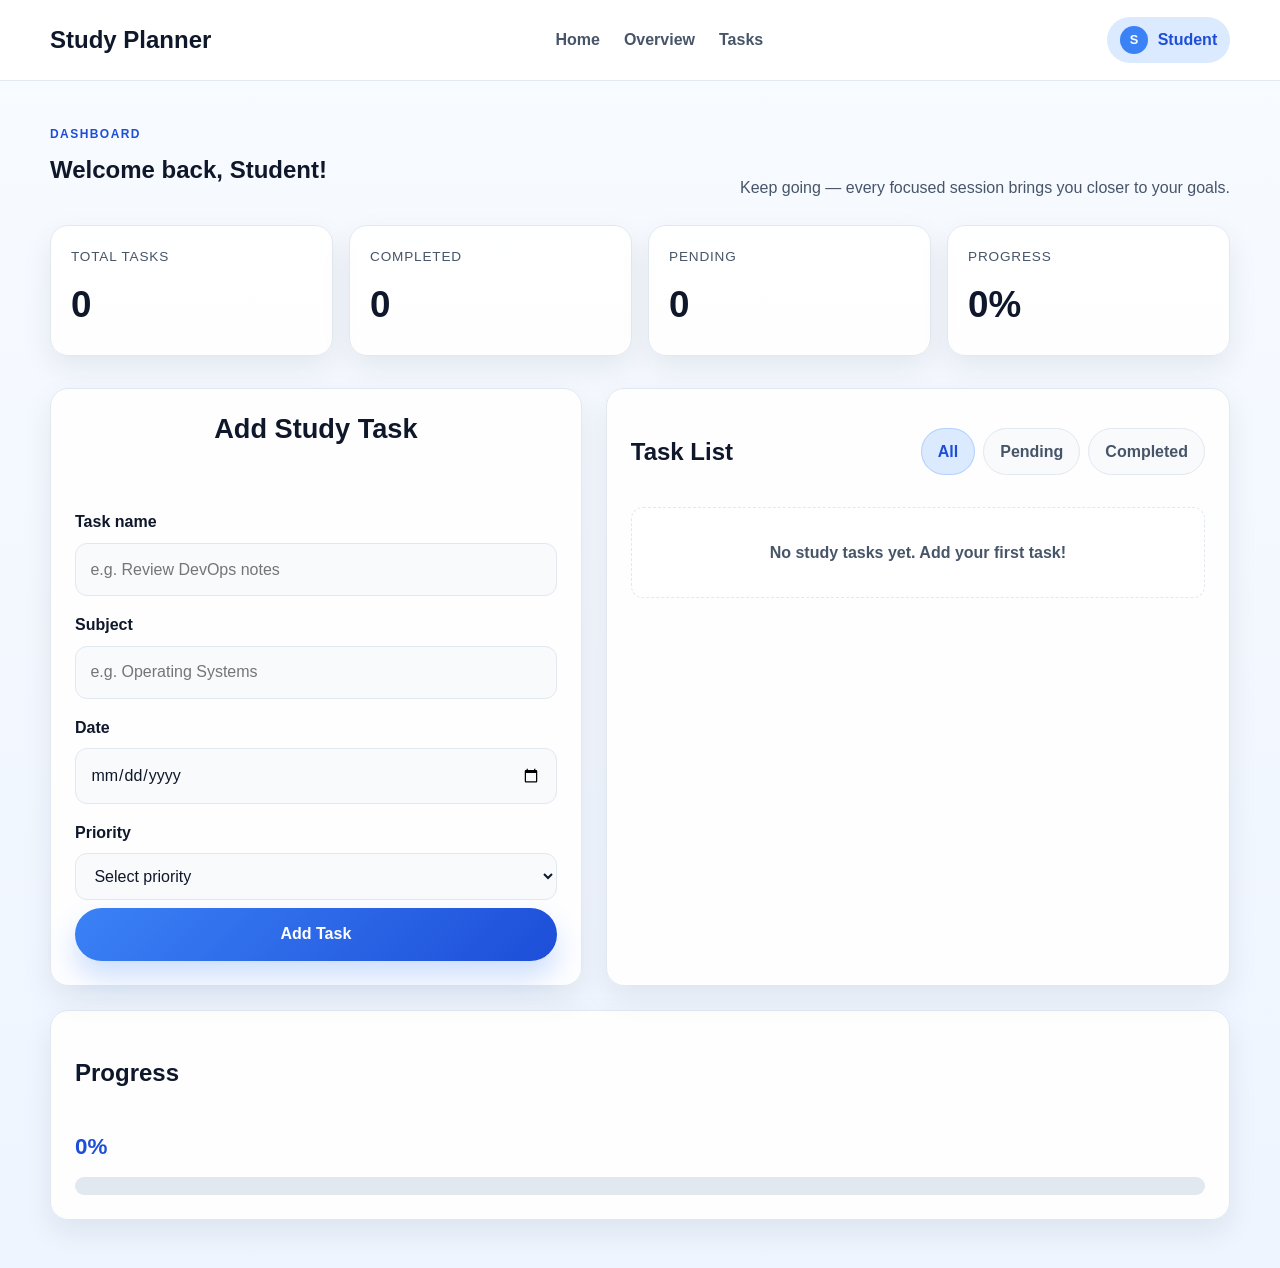
==== dashboard.html @ 79e32fd7 "Initial commit" ====
<!DOCTYPE html>
<html lang="en">
  <head>
    <meta charset="UTF-8" />
    <meta name="viewport" content="width=device-width, initial-scale=1.0" />
    <title>Study Planner Dashboard</title>
    <meta
      name="description"
      content="Study Planner dashboard for managing subjects, tasks, priorities, and study progress."
    />
    <link rel="stylesheet" href="style.css" />
  </head>
  <body>
    <header class="site-header dashboard-header">
      <nav class="navbar container" aria-label="Dashboard navigation">
        <a href="index.html" class="brand" aria-label="Study Planner home">Study Planner</a>
        <div class="nav-links">
          <a href="index.html">Home</a>
          <a href="#dashboard-overview">Overview</a>
          <a href="#tasks">Tasks</a>
        </div>
        <div class="profile-badge" aria-label="Student profile">
          <span class="profile-dot">S</span>
          <span>Student</span>
        </div>
      </nav>
    </header>

    <main id="dashboard-overview" class="dashboard-main container">
      <section class="welcome-section">
        <div>
          <p class="eyebrow">Dashboard</p>
          <h1>Welcome back, Student!</h1>
        </div>
        <p class="welcome-message">Keep going — every focused session brings you closer to your goals.</p>
      </section>

      <section class="stats-grid" aria-label="Study statistics">
        <article class="stat-card">
          <span class="stat-label">Total Tasks</span>
          <strong id="totalTasks">0</strong>
        </article>
        <article class="stat-card">
          <span class="stat-label">Completed</span>
          <strong id="completedTasks">0</strong>
        </article>
        <article class="stat-card">
          <span class="stat-label">Pending</span>
          <strong id="pendingTasks">0</strong>
        </article>
        <article class="stat-card">
          <span class="stat-label">Progress</span>
          <strong id="progressValue">0%</strong>
        </article>
      </section>

      <section class="dashboard-layout">
        <div class="panel">
          <section class="task-form-section" aria-labelledby="add-task-heading">
            <div class="section-heading inline-heading">
              <h2 id="add-task-heading">Add Study Task</h2>
            </div>

            <form id="task-form" novalidate>
              <div class="form-grid">
                <div class="field-group">
                  <label for="taskName">Task name</label>
                  <input id="taskName" name="taskName" type="text" placeholder="e.g. Review DevOps notes" required />
                </div>

                <div class="field-group">
                  <label for="subject">Subject</label>
                  <input id="subject" name="subject" type="text" placeholder="e.g. Operating Systems" required />
                </div>

                <div class="field-group">
                  <label for="taskDate">Date</label>
                  <input id="taskDate" name="taskDate" type="date" required />
                </div>

                <div class="field-group">
                  <label for="priority">Priority</label>
                  <select id="priority" name="priority" required>
                    <option value="">Select priority</option>
                    <option value="High">High</option>
                    <option value="Medium">Medium</option>
                    <option value="Low">Low</option>
                  </select>
                </div>
              </div>

              <button type="submit" class="btn btn-primary task-submit">Add Task</button>
            </form>
          </section>
        </div>

        <div class="panel tasks-panel" id="tasks">
          <div class="section-header tasks-header">
            <h2>Task List</h2>
            <div class="filter-group" aria-label="Filter tasks">
              <button class="filter-btn active" type="button" data-filter="all">All</button>
              <button class="filter-btn" type="button" data-filter="pending">Pending</button>
              <button class="filter-btn" type="button" data-filter="completed">Completed</button>
            </div>
          </div>

          <div id="taskList" class="task-list" aria-live="polite"></div>
        </div>
      </section>

      <section class="panel progress-panel" aria-labelledby="progress-heading">
        <div class="section-header">
          <h2 id="progress-heading">Progress</h2>
        </div>
        <div class="progress-meta">
          <span id="progressText">0%</span>
        </div>
        <div class="progress-bar" aria-label="Task progress bar" aria-valuemin="0" aria-valuemax="100">
          <div id="progressBar" class="progress-fill" style="width: 0%"></div>
        </div>
      </section>
    </main>

    <script src="script.js"></script>
  </body>
</html>
---- style.css ----
:root {
  --primary: #3b82f6;
  --primary-dark: #1d4ed8;
  --primary-soft: #dbeafe;
  --secondary: #0f172a;
  --muted: #475569;
  --surface: #ffffff;
  --surface-alt: #f8fafc;
  --border: #e2e8f0;
  --success: #10b981;
  --success-soft: #d1fae5;
  --warning: #f59e0b;
  --warning-soft: #fef3c7;
  --danger: #ef4444;
  --danger-soft: #fee2e2;
  --shadow: 0 12px 30px rgba(15, 23, 42, 0.08);
  --radius: 18px;
  --radius-sm: 12px;
  --container: 1180px;
  --space-xs: 0.5rem;
  --space-sm: 0.75rem;
  --space-md: 1rem;
  --space-lg: 1.5rem;
  --space-xl: 2rem;
  --space-2xl: 3rem;
}

* {
  box-sizing: border-box;
}

html {
  scroll-behavior: smooth;
}

body {
  margin: 0;
  font-family: Arial, Helvetica, sans-serif;
  background: linear-gradient(180deg, #f8fbff 0%, #eef5ff 100%);
  color: var(--secondary);
  line-height: 1.6;
}

a {
  color: inherit;
  text-decoration: none;
}

img {
  max-width: 100%;
  display: block;
}

button,
input,
select {
  font: inherit;
}

.container {
  width: min(var(--container), calc(100% - 2rem));
  margin: 0 auto;
}

.section {
  padding: var(--space-2xl) 0;
}

.site-header {
  position: sticky;
  top: 0;
  background: rgba(255, 255, 255, 0.9);
  backdrop-filter: blur(10px);
  border-bottom: 1px solid rgba(226, 232, 240, 0.9);
  z-index: 20;
}

.navbar {
  display: flex;
  align-items: center;
  justify-content: space-between;
  min-height: 80px;
  gap: 1rem;
}

.brand {
  font-size: 1.5rem;
  font-weight: 700;
  color: var(--secondary);
}

.nav-links {
  display: flex;
  align-items: center;
  gap: 1.5rem;
  color: var(--muted);
  font-weight: 600;
}

.nav-links a {
  transition: color 0.2s ease;
}

.nav-links a:hover,
.nav-links a:focus-visible {
  color: var(--primary);
}

.btn {
  display: inline-flex;
  align-items: center;
  justify-content: center;
  border: none;
  border-radius: 999px;
  padding: 0.85rem 1.5rem;
  font-weight: 700;
  cursor: pointer;
  transition: transform 0.2s ease, box-shadow 0.2s ease, background 0.2s ease;
}

.btn:hover,
.btn:focus-visible {
  transform: translateY(-1px);
}

.btn-primary {
  background: linear-gradient(135deg, var(--primary) 0%, var(--primary-dark) 100%);
  color: var(--surface);
  box-shadow: 0 16px 28px rgba(59, 130, 246, 0.25);
}

.btn-primary:hover,
.btn-primary:focus-visible {
  box-shadow: 0 18px 30px rgba(59, 130, 246, 0.32);
}

.hero {
  padding: var(--space-2xl) 0 4rem;
}

.hero-content {
  display: grid;
  grid-template-columns: 1.1fr 0.9fr;
  align-items: center;
  gap: 2rem;
}

.eyebrow {
  text-transform: uppercase;
  letter-spacing: 0.12em;
  font-size: 0.75rem;
  color: var(--primary-dark);
  font-weight: 700;
  margin-bottom: 0.75rem;
}

.hero-text h1,
.section-heading h2,
.about-text h2,
.welcome-section h1 {
  margin: 0 0 1rem;
  line-height: 1.2;
}

.hero-text h1 {
  font-size: clamp(2.5rem, 5vw, 4rem);
  max-width: 650px;
}

.hero-description {
  max-width: 600px;
  color: var(--muted);
  font-size: 1.08rem;
  margin-bottom: 1.5rem;
}

.hero-actions {
  display: flex;
  gap: 1rem;
  flex-wrap: wrap;
}

.dashboard-preview {
  background: linear-gradient(145deg, #ffffff 0%, #edf4ff 100%);
  border: 1px solid rgba(148, 163, 184, 0.2);
  border-radius: 28px;
  box-shadow: var(--shadow);
  padding: 1.2rem;
}

.preview-header {
  display: flex;
  gap: 0.5rem;
  margin-bottom: 1rem;
}

.circle {
  width: 12px;
  height: 12px;
  border-radius: 50%;
  background: #dbeafe;
}

.preview-body {
  display: grid;
  gap: 1rem;
}

.preview-card {
  background: var(--surface);
  border-radius: var(--radius-sm);
  border: 1px solid var(--border);
  padding: 1rem;
  min-height: 90px;
  display: flex;
  flex-direction: column;
  justify-content: space-between;
}

.preview-card-large {
  min-height: 130px;
  background: linear-gradient(135deg, #eff6ff 0%, #dbeafe 100%);
}

.preview-card span {
  color: var(--muted);
  font-size: 0.8rem;
}

.preview-card strong {
  font-size: 1.8rem;
}

.preview-row {
  display: grid;
  grid-template-columns: repeat(2, minmax(0, 1fr));
  gap: 1rem;
}

.section-heading {
  text-align: center;
  margin-bottom: 2rem;
}

.feature-grid {
  display: grid;
  grid-template-columns: repeat(3, minmax(0, 1fr));
  gap: 1.5rem;
}

.feature-card,
.stat-card,
.panel {
  background: rgba(255, 255, 255, 0.92);
  border: 1px solid var(--border);
  border-radius: var(--radius);
  box-shadow: var(--shadow);
}

.feature-card {
  padding: 2rem 1.5rem;
  text-align: center;
}

.feature-icon {
  font-size: 2rem;
  margin-bottom: 1rem;
}

.feature-card h3 {
  margin: 0 0 0.75rem;
}

.feature-card p,
.about-text p {
  margin: 0;
  color: var(--muted);
}

.about-content {
  max-width: 860px;
  margin: 0 auto;
  text-align: center;
}

.site-footer {
  padding: 1.5rem 0 2rem;
  text-align: center;
  color: var(--muted);
  border-top: 1px solid var(--border);
  background: rgba(255, 255, 255, 0.4);
}

.dashboard-main {
  padding: 2rem 0 3rem;
}

.welcome-section {
  display: flex;
  align-items: end;
  justify-content: space-between;
  gap: 1rem;
  margin-bottom: 1.5rem;
}

.welcome-message {
  color: var(--muted);
  margin: 0;
}

.stats-grid {
  display: grid;
  grid-template-columns: repeat(4, minmax(0, 1fr));
  gap: 1rem;
  margin-bottom: 2rem;
}

.stat-card {
  padding: 1.25rem;
  display: flex;
  flex-direction: column;
  gap: 0.5rem;
}

.stat-label {
  color: var(--muted);
  font-size: 0.85rem;
  text-transform: uppercase;
  letter-spacing: 0.06em;
}

.stat-card strong {
  font-size: clamp(1.6rem, 3vw, 2.3rem);
}

.dashboard-layout {
  display: grid;
  grid-template-columns: 0.92fr 1.08fr;
  gap: 1.5rem;
  margin-bottom: 1.5rem;
}

.panel {
  padding: 1.5rem;
}

.task-form-section {
  display: flex;
  flex-direction: column;
  gap: 1rem;
}

.inline-heading h2 {
  margin: 0;
  font-size: 1.7rem;
}

.form-grid {
  display: grid;
  grid-template-columns: 1fr;
  gap: 1rem;
  margin-top: 1rem;
}

.field-group {
  display: flex;
  flex-direction: column;
  gap: 0.5rem;
}

.field-group label {
  font-weight: 600;
}

.field-group input,
.field-group select {
  width: 100%;
  padding: 0.8rem 0.9rem;
  border-radius: var(--radius-sm);
  border: 1px solid var(--border);
  background: var(--surface-alt);
  color: var(--secondary);
  transition: border-color 0.2s ease, box-shadow 0.2s ease;
}

.field-group input:focus,
.field-group select:focus {
  outline: none;
  border-color: var(--primary);
  box-shadow: 0 0 0 4px rgba(59, 130, 246, 0.12);
}

.task-submit {
  margin-top: 0.5rem;
  width: 100%;
}

.section-header {
  display: flex;
  align-items: center;
  justify-content: space-between;
  gap: 1rem;
  margin-bottom: 1rem;
}

.tasks-header {
  flex-wrap: wrap;
}

.filter-group {
  display: flex;
  gap: 0.5rem;
  flex-wrap: wrap;
}

.filter-btn {
  border: 1px solid var(--border);
  background: var(--surface-alt);
  color: var(--muted);
  padding: 0.6rem 1rem;
  border-radius: 999px;
  cursor: pointer;
  font-weight: 600;
  transition: all 0.2s ease;
}

.filter-btn.active {
  background: var(--primary-soft);
  border-color: rgba(59, 130, 246, 0.25);
  color: var(--primary-dark);
}

.task-list {
  display: grid;
  gap: 1rem;
}

.task-item {
  border: 1px solid var(--border);
  border-radius: var(--radius-sm);
  background: var(--surface-alt);
  padding: 1rem;
  display: grid;
  gap: 0.9rem;
  transition: transform 0.2s ease, border-color 0.2s ease;
}

.task-item:hover {
  transform: translateY(-1px);
  border-color: rgba(59, 130, 246, 0.18);
}

.task-item.completed {
  background: linear-gradient(135deg, #f0fdf4 0%, #ecfdf5 100%);
  border-color: rgba(16, 185, 129, 0.24);
}

.task-top {
  display: flex;
  justify-content: space-between;
  gap: 0.75rem;
  align-items: start;
}

.task-meta {
  display: flex;
  flex-wrap: wrap;
  gap: 0.5rem 0.75rem;
  color: var(--muted);
  font-size: 0.9rem;
}

.task-name {
  margin: 0;
  font-size: 1.15rem;
}

.task-item.completed .task-name {
  text-decoration: line-through;
  color: rgba(15, 23, 42, 0.7);
}

.priority-badge {
  display: inline-flex;
  align-items: center;
  justify-content: center;
  padding: 0.35rem 0.7rem;
  border-radius: 999px;
  font-weight: 700;
  font-size: 0.75rem;
}

.priority-high {
  background: var(--danger-soft);
  color: var(--danger);
}

.priority-medium {
  background: var(--warning-soft);
  color: #b45309;
}

.priority-low {
  background: var(--success-soft);
  color: #047857;
}

.task-status {
  display: inline-flex;
  align-items: center;
  gap: 0.35rem;
  padding: 0.35rem 0.7rem;
  border-radius: 999px;
  font-size: 0.75rem;
  font-weight: 700;
}

.status-pending {
  background: var(--warning-soft);
  color: #b45309;
}

.status-completed {
  background: var(--success-soft);
  color: #047857;
}

.task-actions {
  display: flex;
  gap: 0.65rem;
  flex-wrap: wrap;
}

.action-btn {
  border: none;
  border-radius: 10px;
  padding: 0.7rem 1rem;
  cursor: pointer;
  font-weight: 700;
  transition: transform 0.2s ease, opacity 0.2s ease;
}

.action-btn:hover,
.action-btn:focus-visible {
  transform: translateY(-1px);
}

.complete-btn {
  background: var(--success-soft);
  color: #047857;
}

.delete-btn {
  background: var(--danger-soft);
  color: var(--danger);
}

.empty-state {
  border: 1px dashed var(--border);
  border-radius: var(--radius-sm);
  background: rgba(255, 255, 255, 0.5);
  padding: 2rem 1rem;
  text-align: center;
  color: var(--muted);
  font-weight: 600;
}

.progress-panel {
  margin-top: 1rem;
}

.progress-meta {
  margin-bottom: 0.75rem;
  font-size: 1.4rem;
  font-weight: 700;
  color: var(--primary-dark);
}

.progress-bar {
  width: 100%;
  height: 18px;
  background: #e2e8f0;
  border-radius: 999px;
  overflow: hidden;
}

.progress-fill {
  height: 100%;
  width: 0%;
  background: linear-gradient(90deg, var(--primary) 0%, var(--success) 100%);
  border-radius: 999px;
  transition: width 0.3s ease;
}

.nav-cta {
  white-space: nowrap;
}

.profile-badge {
  display: flex;
  align-items: center;
  gap: 0.6rem;
  background: var(--primary-soft);
  color: var(--primary-dark);
  padding: 0.55rem 0.8rem;
  border-radius: 999px;
  font-weight: 700;
}

.profile-dot {
  width: 28px;
  height: 28px;
  display: inline-flex;
  align-items: center;
  justify-content: center;
  border-radius: 50%;
  background: var(--primary);
  color: #fff;
  font-size: 0.8rem;
}

@media (max-width: 840px) {
  .hero-content,
  .dashboard-layout,
  .feature-grid,
  .stats-grid {
    grid-template-columns: 1fr 1fr;
  }

  .hero-content {
    grid-template-columns: 1fr;
  }

  .dashboard-layout,
  .feature-grid,
  .stats-grid {
    grid-template-columns: 1fr;
  }

  .nav-links {
    display: none;
  }

  .welcome-section {
    flex-direction: column;
    align-items: flex-start;
  }
}

@media (max-width: 560px) {
  .navbar {
    min-height: 72px;
    padding: 0.8rem 0;
  }

  .brand {
    font-size: 1.2rem;
  }

  .nav-cta {
    padding: 0.7rem 1rem;
  }

  .btn {
    width: 100%;
  }

  .hero-actions {
    flex-direction: column;
  }

  .task-top,
  .section-header,
  .task-actions {
    flex-direction: column;
    align-items: flex-start;
  }

  .filter-group {
    width: 100%;
  }

  .filter-btn {
    flex: 1;
  }
}
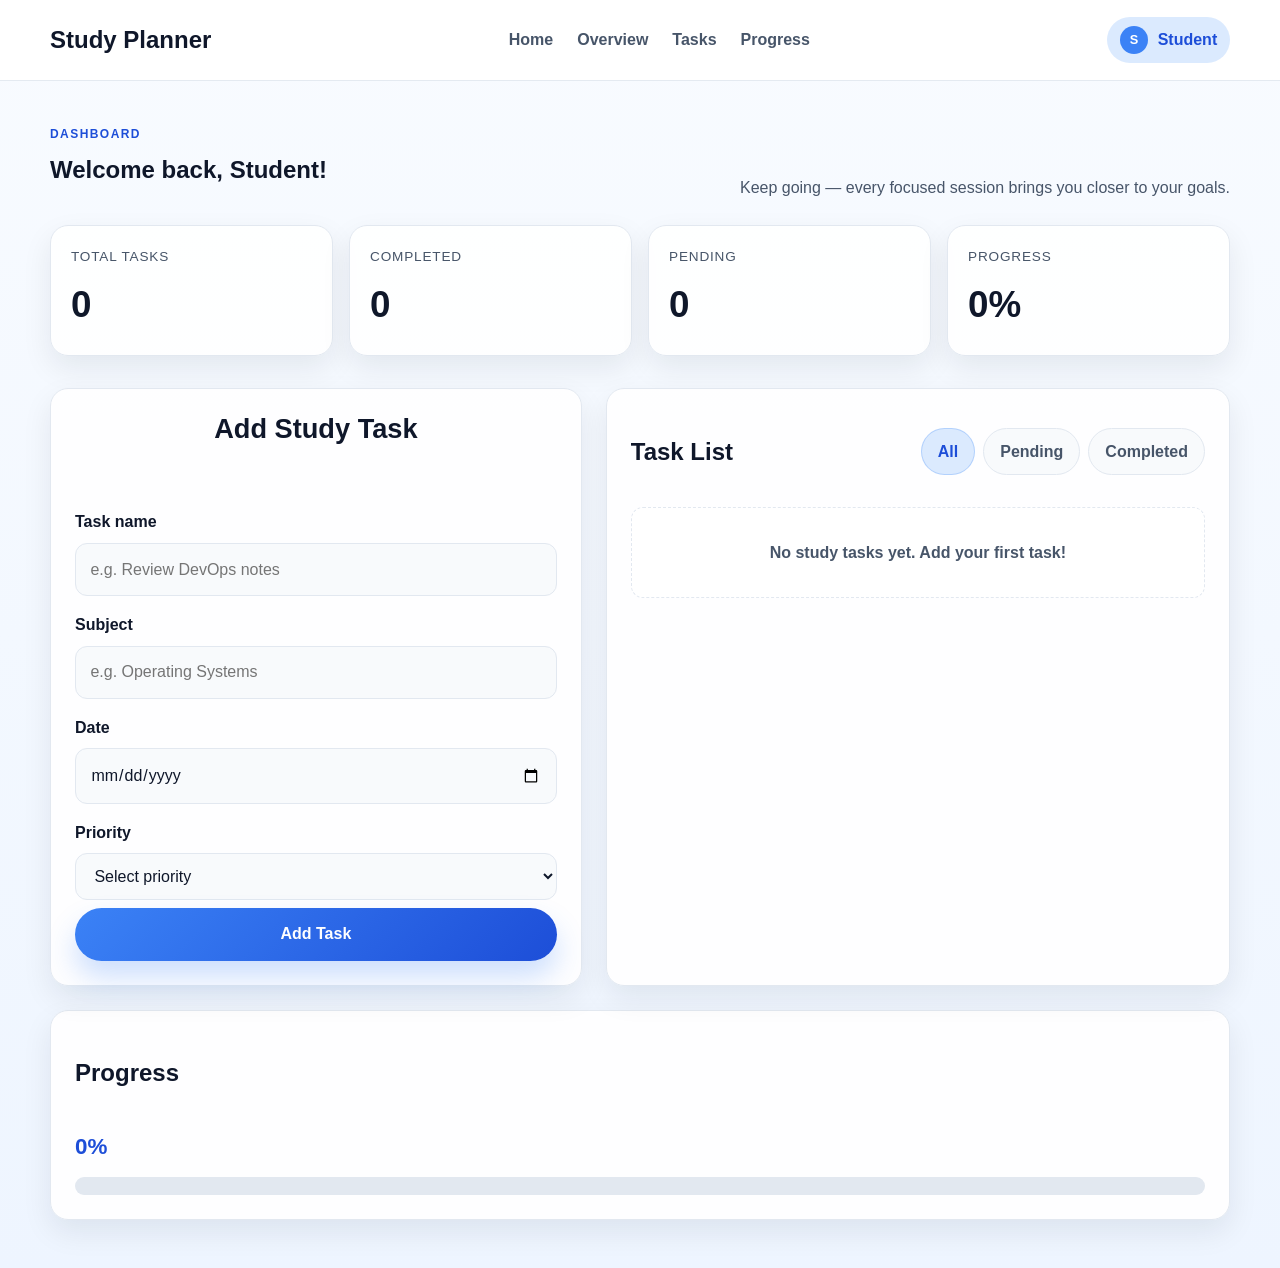
==== commit 5fc123bd: "Changes done in dashboard.html" ====
--- a/dashboard.html
+++ b/dashboard.html
@@ -3,7 +3,7 @@
   <head>
     <meta charset="UTF-8" />
     <meta name="viewport" content="width=device-width, initial-scale=1.0" />
-    <title>Study Planner Dashboard</title>
+   <title>Study Planner | Student Dashboard</title>
     <meta
       name="description"
       content="Study Planner dashboard for managing subjects, tasks, priorities, and study progress."
@@ -14,12 +14,14 @@
     <header class="site-header dashboard-header">
       <nav class="navbar container" aria-label="Dashboard navigation">
         <a href="index.html" class="brand" aria-label="Study Planner home">Study Planner</a>
-        <div class="nav-links">
-          <a href="index.html">Home</a>
-          <a href="#dashboard-overview">Overview</a>
-          <a href="#tasks">Tasks</a>
-        </div>
-        <div class="profile-badge" aria-label="Student profile">
+<div class="nav-links">
+  <a href="index.html">Home</a>
+  <a href="#dashboard-overview">Overview</a>
+  <a href="#tasks">Tasks</a>
+  <a href="#progress-heading">Progress</a>
+</div>
+
+              <div class="profile-badge" aria-label="Student profile">
           <span class="profile-dot">S</span>
           <span>Student</span>
         </div>
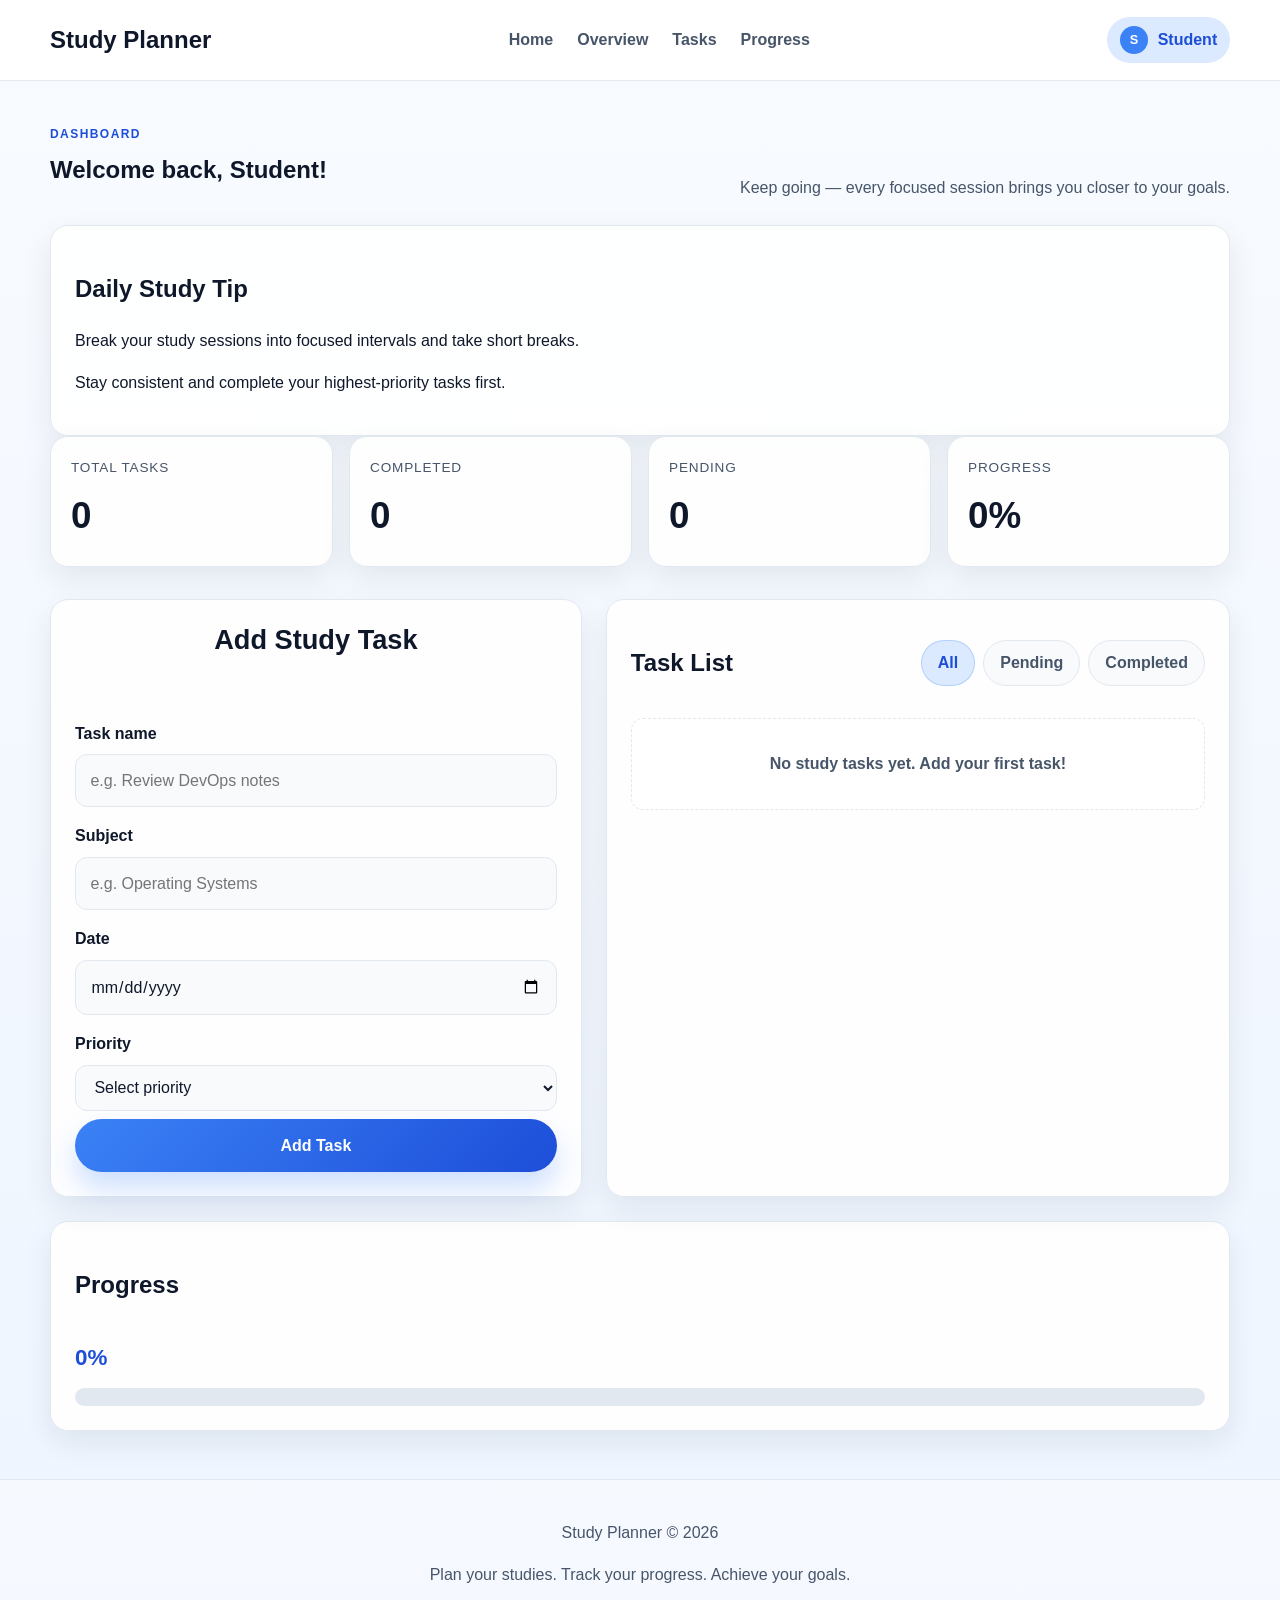
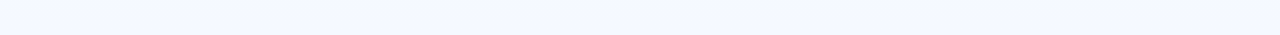
==== commit 154e5f14: "Added study tip and dashboard footer" ====
--- a/dashboard.html
+++ b/dashboard.html
@@ -36,7 +36,11 @@
         </div>
         <p class="welcome-message">Keep going — every focused session brings you closer to your goals.</p>
       </section>
-
+      <section class="panel study-tip">
+        <h2>Daily Study Tip</h2>
+        <p>Break your study sessions into focused intervals and take short breaks.</p>
+        <p>Stay consistent and complete your highest-priority tasks first.</p>
+      </section>
       <section class="stats-grid" aria-label="Study statistics">
         <article class="stat-card">
           <span class="stat-label">Total Tasks</span>
@@ -122,6 +126,10 @@
         </div>
       </section>
     </main>
+	<footer class="site-footer">
+      <p>Study Planner &copy; 2026</p>
+      <p>Plan your studies. Track your progress. Achieve your goals.</p>
+    </footer>
 
     <script src="script.js"></script>
   </body>
